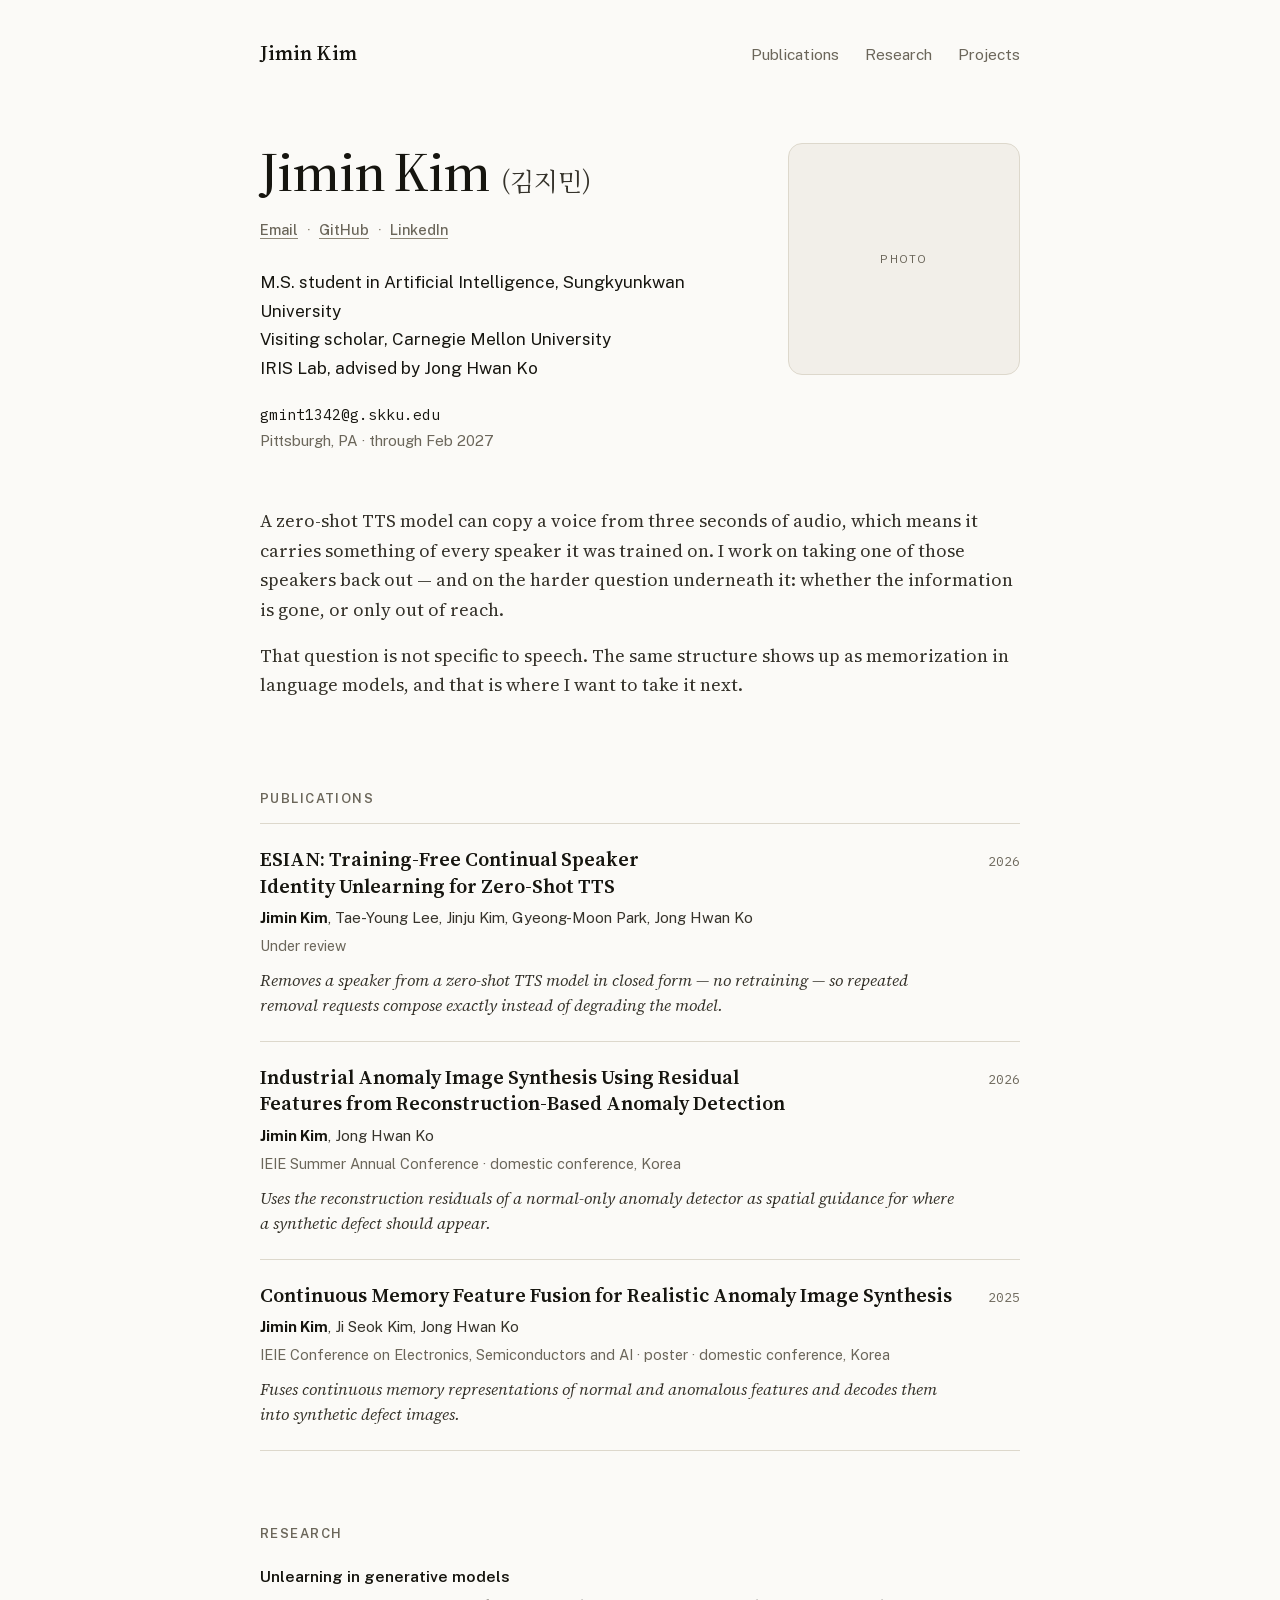
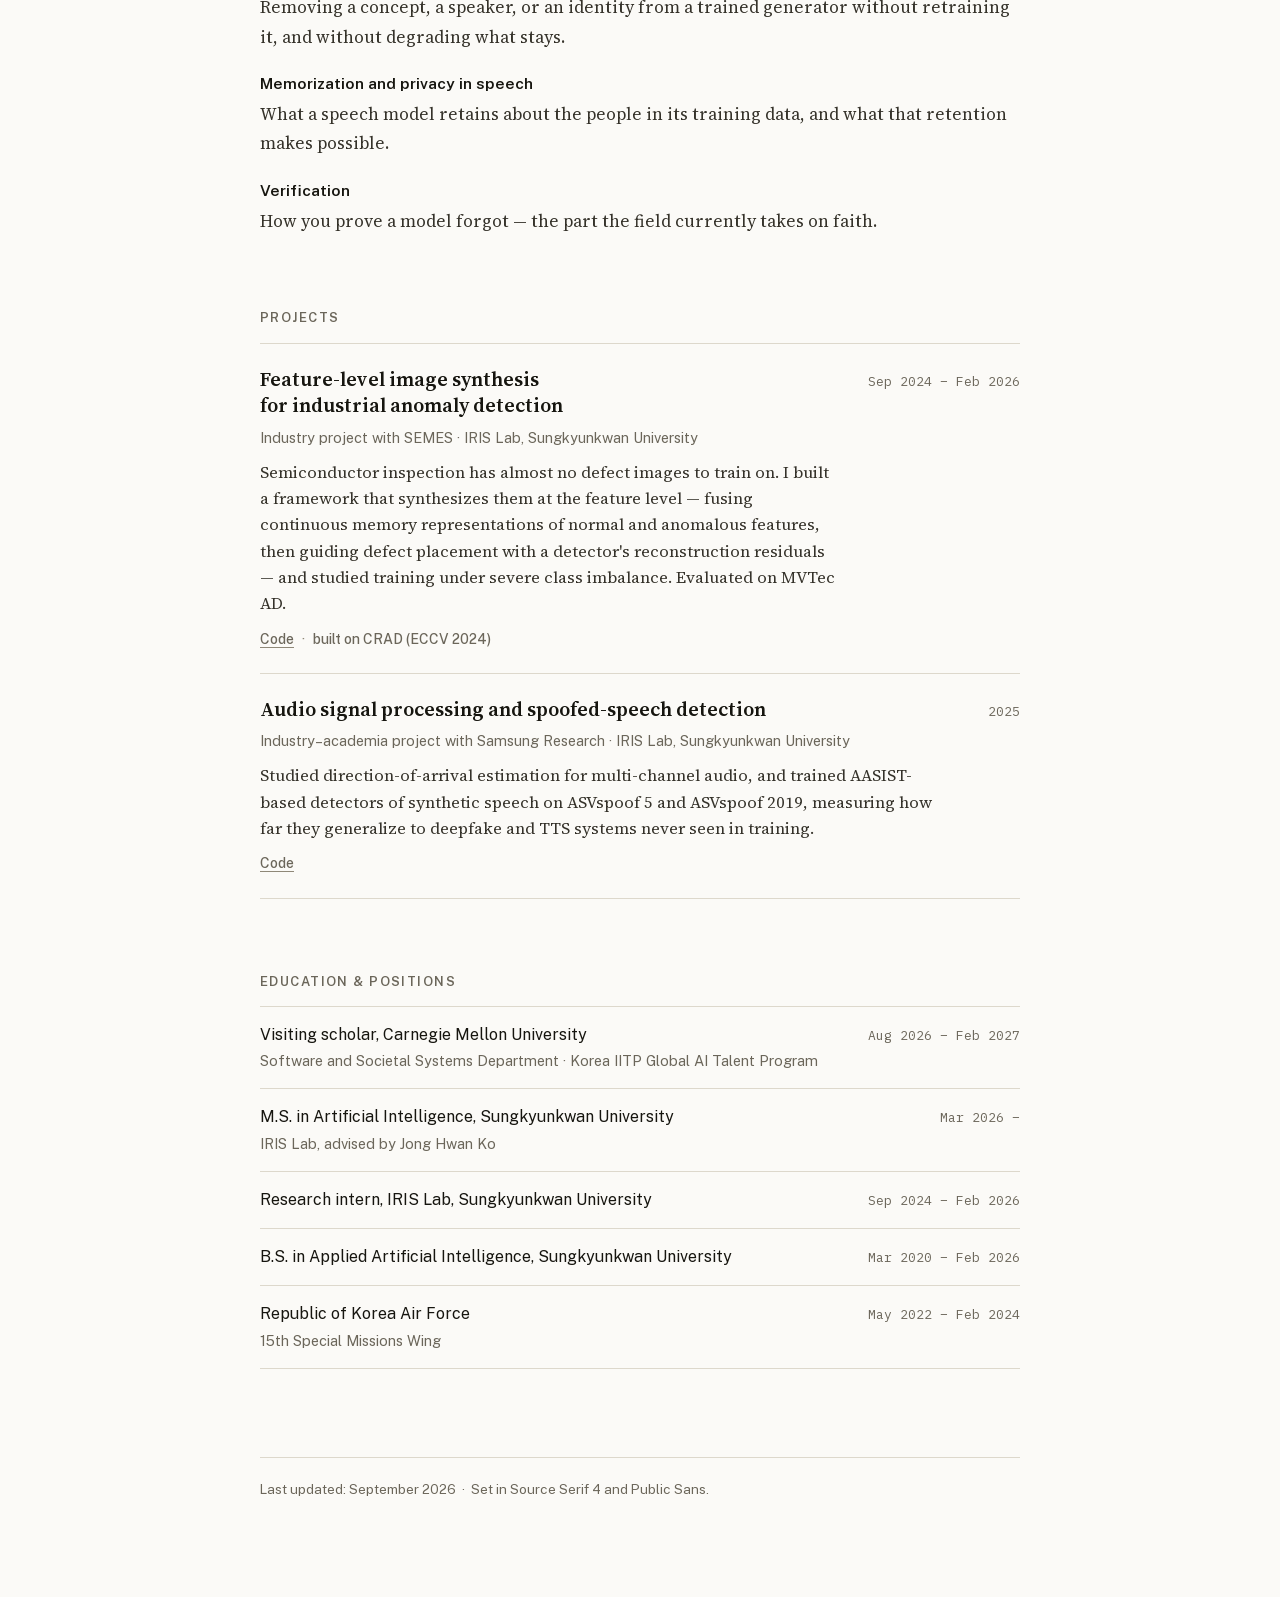
==== index.html @ 5b332cc2 "Add personal academic homepage Single-page site: hero, research statement, publications, research th" ====
<!DOCTYPE html>
<html lang="en">
<head>
<meta charset="utf-8">
<meta name="viewport" content="width=device-width, initial-scale=1">
<title>Jimin Kim (김지민) — machine unlearning in generative models</title>
<meta name="description" content="Jimin Kim (김지민) — M.S. student in Artificial Intelligence at Sungkyunkwan University (IRIS Lab) and visiting scholar at Carnegie Mellon University. Research on machine unlearning for generative speech models.">
<link rel="canonical" href="https://gmint0125.github.io/">
<meta property="og:type" content="website">
<meta property="og:title" content="Jimin Kim (김지민)">
<meta property="og:description" content="Machine unlearning in generative models · Sungkyunkwan University · Carnegie Mellon University">
<meta property="og:url" content="https://gmint0125.github.io/">
<link rel="preload" href="assets/fonts/source-serif-4-normal-673d4d.woff2" as="font" type="font/woff2" crossorigin>
<link rel="stylesheet" href="assets/fonts.css">
<link rel="stylesheet" href="assets/site.css">
<script type="application/ld+json">
{
  "@context": "https://schema.org",
  "@type": "Person",
  "name": "Jimin Kim",
  "alternateName": ["김지민", "Kim Jimin"],
  "url": "https://gmint0125.github.io/",
  "jobTitle": "M.S. student in Artificial Intelligence",
  "description": "Researcher working on machine unlearning for generative speech models.",
  "affiliation": [
    {"@type": "CollegeOrUniversity", "name": "Sungkyunkwan University"},
    {"@type": "CollegeOrUniversity", "name": "Carnegie Mellon University"}
  ],
  "sameAs": [
    "https://github.com/GMINT0125",
    "https://www.linkedin.com/in/jimin-kim-718530304/"
  ]
}
</script>
</head>
<body>
<a class="skip" href="#main">Skip to content</a>
<div class="shell">

  <nav class="nav" aria-label="Primary">
    <a class="brand" href="./">Jimin Kim</a>
    <ul>
      <li><a href="#publications">Publications</a></li>
      <li><a href="#research">Research</a></li>
      <li><a href="#projects">Projects</a></li>
    </ul>
  </nav>

  <main id="main">
  <header class="hero">
    <div>
      <h1>Jimin Kim<span class="ko" lang="ko">(김지민)</span></h1>
      <p class="hlinks">
        <a href="mailto:gmint1342@g.skku.edu">Email</a><span class="sep">·</span><a href="https://github.com/GMINT0125">GitHub</a><span class="sep">·</span><a href="https://www.linkedin.com/in/jimin-kim-718530304/">LinkedIn</a>
      </p>
      <p class="affil">
        <span>M.S. student in Artificial Intelligence, Sungkyunkwan University</span>
        <span>Visiting scholar, Carnegie Mellon University</span>
        <span>IRIS Lab, advised by Jong Hwan Ko</span>
      </p>
      <p class="email mono"><a href="mailto:gmint1342@g.skku.edu">gmint1342@g.skku.edu</a></p>
      <p class="loc" data-until="2027-02-28">Pittsburgh, PA · through Feb 2027</p>
    </div>
    <!-- PHOTO: replace this div with
         <img class="photo" src="assets/portrait.jpg" width="232" height="232" alt="Portrait of Jimin Kim"> -->
    <div class="photo" role="img" aria-label="Portrait placeholder">Photo</div>
  </header>

  <div class="bio">
    <p>A zero-shot TTS model can copy a voice from three seconds of audio, which means it carries something of every speaker it was trained on. I work on taking one of those speakers back out — and on the harder question underneath it: whether the information is gone, or only out of reach.</p>
    <p>That question is not specific to speech. The same structure shows up as memorization in language models, and that is where I want to take it next.</p>
  </div>

  <section id="publications">
    <h2 class="label">Publications</h2>
    <div class="rows">
      <!-- PAPER TEMPLATE — copy a whole <article>, newest first.
           data-status: under-review | preprint | accepted | published
           While under-review: the status line says only "Under review". Never name the venue. -->
      <article class="row" data-status="under-review">
        <div>
          <h3 class="rtitle">ESIAN: Training-Free Continual Speaker Identity Unlearning for Zero-Shot TTS</h3>
          <p class="authors"><span class="me">Jimin Kim</span>, Tae-Young Lee, Jinju Kim, Gyeong-Moon Park, Jong Hwan Ko</p>
          <p class="status">Under review</p>
          <p class="gloss">Removes a speaker from a zero-shot TTS model in closed form — no retraining — so repeated removal requests compose exactly instead of degrading the model.</p>
        </div>
        <div class="meta mono">2026</div>
      </article>

      <article class="row" data-status="published">
        <div>
          <h3 class="rtitle">Industrial Anomaly Image Synthesis Using Residual Features from Reconstruction-Based Anomaly Detection</h3>
          <p class="authors"><span class="me">Jimin Kim</span>, Jong Hwan Ko</p>
          <p class="status">IEIE Summer Annual Conference · domestic conference, Korea</p>
          <p class="gloss">Uses the reconstruction residuals of a normal-only anomaly detector as spatial guidance for where a synthetic defect should appear.</p>
        </div>
        <div class="meta mono">2026</div>
      </article>

      <article class="row" data-status="published">
        <div>
          <h3 class="rtitle">Continuous Memory Feature Fusion for Realistic Anomaly Image Synthesis</h3>
          <p class="authors"><span class="me">Jimin Kim</span>, Ji Seok Kim, Jong Hwan Ko</p>
          <p class="status">IEIE Conference on Electronics, Semiconductors and AI · poster · domestic conference, Korea</p>
          <p class="gloss">Fuses continuous memory representations of normal and anomalous features and decodes them into synthetic defect images.</p>
        </div>
        <div class="meta mono">2025</div>
      </article>
    </div>
  </section>

  <section id="research">
    <h2 class="label">Research</h2>
    <div class="threads">
      <p class="thread"><b>Unlearning in generative models</b><span>Removing a concept, a speaker, or an identity from a trained generator without retraining it, and without degrading what stays.</span></p>
      <p class="thread"><b>Memorization and privacy in speech</b><span>What a speech model retains about the people in its training data, and what that retention makes possible.</span></p>
      <p class="thread"><b>Verification</b><span>How you prove a model forgot — the part the field currently takes on faith.</span></p>
    </div>
  </section>

  <section id="projects">
    <h2 class="label">Projects</h2>
    <div class="rows">
      <article class="row">
        <div>
          <h3 class="rtitle">Feature-level image synthesis for industrial anomaly detection</h3>
          <p class="status">Industry project with SEMES · IRIS Lab, Sungkyunkwan University</p>
          <p class="desc">Semiconductor inspection has almost no defect images to train on. I built a framework that synthesizes them at the feature level — fusing continuous memory representations of normal and anomalous features, then guiding defect placement with a detector's reconstruction residuals — and studied training under severe class imbalance. Evaluated on MVTec AD.</p>
          <p class="rlinks"><a href="https://github.com/GMINT0125/CRAD">Code</a><span class="sep">·</span>built on CRAD (ECCV 2024)</p>
        </div>
        <div class="meta mono">Sep 2024 – Feb 2026</div>
      </article>

      <article class="row">
        <div>
          <h3 class="rtitle">Audio signal processing and spoofed-speech detection</h3>
          <p class="status">Industry–academia project with Samsung Research · IRIS Lab, Sungkyunkwan University</p>
          <p class="desc">Studied direction-of-arrival estimation for multi-channel audio, and trained AASIST-based detectors of synthetic speech on ASVspoof 5 and ASVspoof 2019, measuring how far they generalize to deepfake and TTS systems never seen in training.</p>
          <p class="rlinks"><a href="https://github.com/GMINT0125/SR_Audio">Code</a></p>
        </div>
        <div class="meta mono">2025</div>
      </article>
    </div>
  </section>

  <section id="positions">
    <h2 class="label">Education &amp; Positions</h2>
    <div class="rows">
      <div class="row slim"><div>Visiting scholar, Carnegie Mellon University<small>Software and Societal Systems Department · Korea IITP Global AI Talent Program</small></div><div class="meta mono">Aug 2026 – Feb 2027</div></div>
      <div class="row slim"><div>M.S. in Artificial Intelligence, Sungkyunkwan University<small>IRIS Lab, advised by Jong Hwan Ko</small></div><div class="meta mono">Mar 2026 –</div></div>
      <div class="row slim"><div>Research intern, IRIS Lab, Sungkyunkwan University</div><div class="meta mono">Sep 2024 – Feb 2026</div></div>
      <div class="row slim"><div>B.S. in Applied Artificial Intelligence, Sungkyunkwan University</div><div class="meta mono">Mar 2020 – Feb 2026</div></div>
      <div class="row slim"><div>Republic of Korea Air Force<small>15th Special Missions Wing</small></div><div class="meta mono">May 2022 – Feb 2024</div></div>
    </div>
  </section>
  </main>

  <footer>Last updated: September 2026 &nbsp;·&nbsp; Set in Source Serif 4 and Public Sans.</footer>
</div>
</body>
</html>
---- assets/fonts.css ----
/* Self-hosted subsets of Source Serif 4, Public Sans, IBM Plex Mono, Noto Serif KR (all SIL OFL 1.1). */
@font-face {
  font-family: 'IBM Plex Mono';
  font-style: normal;
  font-weight: 400;
  font-display: swap;
  src: url(fonts/ibm-plex-mono-normal-d77319.woff2) format('woff2');
  unicode-range: U+0000-00FF, U+0131, U+0152-0153, U+02BB-02BC, U+02C6, U+02DA, U+02DC, U+0304, U+0308, U+0329, U+2000-206F, U+20AC, U+2122, U+2191, U+2193, U+2212, U+2215, U+FEFF, U+FFFD;
}
@font-face {
  font-family: 'IBM Plex Mono';
  font-style: normal;
  font-weight: 500;
  font-display: swap;
  src: url(fonts/ibm-plex-mono-normal-8d0aea.woff2) format('woff2');
  unicode-range: U+0000-00FF, U+0131, U+0152-0153, U+02BB-02BC, U+02C6, U+02DA, U+02DC, U+0304, U+0308, U+0329, U+2000-206F, U+20AC, U+2122, U+2191, U+2193, U+2212, U+2215, U+FEFF, U+FFFD;
}
@font-face {
  font-family: 'Noto Serif KR';
  font-style: normal;
  font-weight: 400;
  font-display: swap;
  src: url(fonts/noto-serif-kr-normal-aa9a37.woff2) format('woff2');
  unicode-range: U+26, U+2b, U+3e, U+40, U+7e, U+ac01, U+ac19, U+ac1d, U+aca0, U+aca9, U+acb0, U+ad8c, U+ae09, U+ae38, U+ae40, U+aed8, U+b09c, U+b0a0, U+b108, U+b204, U+b298, U+b2d8, U+b2eb-b2ec, U+b2f4, U+b313, U+b358, U+b450, U+b4e0, U+b54c, U+b610, U+b780, U+b78c, U+b791, U+b8e8, U+b958, U+b974, U+b984, U+b9b0, U+b9bc-b9bd, U+b9ce, U+ba70, U+bbfc, U+bc0f, U+bc15, U+bc1b, U+bc31, U+bc95, U+bcc0, U+bcc4, U+bd81, U+bd88, U+c0c8, U+c11d, U+c13c, U+c158, U+c18d, U+c1a1, U+c21c, U+c4f0, U+c54a, U+c560, U+c5b8, U+c5c8, U+c5f4, U+c628, U+c62c, U+c678, U+c6cc, U+c808, U+c810, U+c885, U+c88b, U+c900, U+c988, U+c99d, U+c9c8, U+cc3d-cc3e, U+cc45, U+cd08, U+ce20, U+cee4, U+d074, U+d0a4, U+d0dd, U+d2b9, U+d3b8, U+d3c9, U+d488, U+d544, U+d559, U+d56d, U+d588, U+d615, U+d648, U+d655, U+d658, U+d65c;
}
@font-face {
  font-family: 'Noto Serif KR';
  font-style: normal;
  font-weight: 400;
  font-display: swap;
  src: url(fonts/noto-serif-kr-normal-f03f57.woff2) format('woff2');
  unicode-range: U+20-22, U+27-2a, U+2c-38, U+3a-3b, U+3f, U+41-47, U+4a-4c, U+4f-5d, U+61-7b, U+7d, U+a1, U+ab, U+ae, U+b7, U+bb, U+bf, U+2013-2014, U+201c-201d, U+2122, U+ac00, U+ace0, U+ae30, U+b2e4, U+b85c, U+b9ac, U+c0ac, U+c2a4, U+c2dc, U+c774, U+c778, U+c9c0, U+d558;
}
@font-face {
  font-family: 'Public Sans';
  font-style: normal;
  font-weight: 400 700;
  font-display: swap;
  src: url(fonts/public-sans-normal-f63147.woff2) format('woff2');
  unicode-range: U+0000-00FF, U+0131, U+0152-0153, U+02BB-02BC, U+02C6, U+02DA, U+02DC, U+0304, U+0308, U+0329, U+2000-206F, U+20AC, U+2122, U+2191, U+2193, U+2212, U+2215, U+FEFF, U+FFFD;
}
@font-face {
  font-family: 'Source Serif 4';
  font-style: italic;
  font-weight: 300 600;
  font-display: swap;
  src: url(fonts/source-serif-4-italic-aeb8d9.woff2) format('woff2');
  unicode-range: U+0000-00FF, U+0131, U+0152-0153, U+02BB-02BC, U+02C6, U+02DA, U+02DC, U+0304, U+0308, U+0329, U+2000-206F, U+20AC, U+2122, U+2191, U+2193, U+2212, U+2215, U+FEFF, U+FFFD;
}
@font-face {
  font-family: 'Source Serif 4';
  font-style: normal;
  font-weight: 300 700;
  font-display: swap;
  src: url(fonts/source-serif-4-normal-673d4d.woff2) format('woff2');
  unicode-range: U+0000-00FF, U+0131, U+0152-0153, U+02BB-02BC, U+02C6, U+02DA, U+02DC, U+0304, U+0308, U+0329, U+2000-206F, U+20AC, U+2122, U+2191, U+2193, U+2212, U+2215, U+FEFF, U+FFFD;
}
---- assets/site.css ----
/* Jimin Kim — personal site. Tokens and rationale live in /DESIGN.md. */
:root{
  --canvas:#fbfaf7; --ink:#16150f; --body:#35322a; --muted:#6b665a;
  --rule:#ddd8cc; --rule-strong:#8f8878; --accent:#8a3324; --surface:#f2efe9;
  --serif:"Source Serif 4",Georgia,"Times New Roman",serif;
  --sans:"Public Sans",system-ui,-apple-system,"Segoe UI",sans-serif;
  --mono:"IBM Plex Mono",ui-monospace,SFMono-Regular,Menlo,monospace;
  --ko:"Noto Serif KR","Source Serif 4","Apple SD Gothic Neo",serif;
  --shell:760px; --pad:24px; --section:72px;
}
@media (prefers-color-scheme: dark){
  :root{
    --canvas:#14130f; --ink:#ece8dd; --body:#cbc5b6; --muted:#9b9484;
    --rule:#2e2b24; --rule-strong:#6b6455; --accent:#d4795e; --surface:#1e1c18;
  }
}
*{box-sizing:border-box}
html{-webkit-text-size-adjust:100%}
@media (prefers-reduced-motion: no-preference){html{scroll-behavior:smooth}}
body{margin:0;background:var(--canvas);color:var(--body);
  font-family:var(--serif);font-optical-sizing:auto;font-size:18px;line-height:1.65;
  -webkit-font-smoothing:antialiased}
.shell{max-width:calc(var(--shell) + 2*var(--pad));margin:0 auto;padding:0 var(--pad) 96px}
.mono{font-family:var(--mono);font-variant-numeric:tabular-nums}
.skip{position:absolute;left:-999px;top:8px;background:var(--canvas);color:var(--ink);
  padding:8px 12px;border:1px solid var(--rule-strong);border-radius:6px;font-family:var(--sans);font-size:14px}
.skip:focus{left:8px;z-index:10}

/* links: ink text, hairline underline; accent only on hover/focus */
a{color:inherit;text-decoration:none;
  background:linear-gradient(var(--rule-strong),var(--rule-strong)) 0 100%/100% 1px no-repeat;padding-bottom:1px}
a:hover{color:var(--accent);background-image:linear-gradient(var(--accent),var(--accent))}
a:focus-visible{outline:2px solid var(--accent);outline-offset:3px;border-radius:2px}

/* top nav */
.nav{display:flex;align-items:baseline;justify-content:space-between;gap:24px;padding:36px 0 0}
.nav .brand{white-space:nowrap;font-size:21px;font-weight:500;color:var(--ink);letter-spacing:-.005em;background:none;padding:0}
.nav ul{display:flex;flex-wrap:wrap;gap:26px;list-style:none;margin:0;padding:0;
  font-family:var(--sans);font-size:15.5px;color:var(--muted)}
.nav ul a{background:none;padding:0}
.nav ul a:hover{color:var(--ink)}

/* hero */
.hero{display:grid;grid-template-columns:minmax(0,1fr) 232px;gap:56px;align-items:start;padding:72px 0 8px}
h1{font-size:56px;font-weight:500;line-height:1.02;letter-spacing:-.02em;color:var(--ink);margin:0 0 18px}
h1 .ko{font-family:var(--ko);font-size:25px;font-weight:400;color:var(--body);
  margin-left:.45em;letter-spacing:0;white-space:nowrap}
.hlinks{font-family:var(--sans);font-size:14.5px;font-weight:500;color:var(--muted);margin:0 0 26px}
.hlinks .sep{margin:0 9px;color:var(--rule-strong)}
.affil{font-family:var(--sans);font-size:17px;line-height:1.7;color:var(--ink);margin:0 0 20px}
.affil span{display:block}
.email{font-size:14.5px;color:var(--ink);margin:0 0 2px}
.email a{background:none;padding:0}
.loc{font-family:var(--sans);font-size:15px;color:var(--muted);margin:0}
.photo{width:232px;height:232px;border-radius:14px;background:var(--surface);
  border:1px solid var(--rule);object-fit:cover;display:block}
div.photo{display:flex;align-items:center;justify-content:center;
  font-family:var(--sans);font-size:11px;letter-spacing:.12em;text-transform:uppercase;color:var(--muted)}

.bio{padding:44px 0 0}
.bio p{margin:0 0 16px}

/* sections: quiet label above content, single column */
section{padding-top:var(--section)}
h2.label{font-family:var(--sans);font-size:13px;font-weight:600;letter-spacing:.11em;
  text-transform:uppercase;color:var(--muted);margin:0 0 6px}

/* rows: content left, date right, hairlines */
.rows{border-top:1px solid var(--rule);margin-top:14px}
.row{display:grid;grid-template-columns:minmax(0,1fr) auto;column-gap:32px;align-items:baseline;
  padding:22px 0;border-bottom:1px solid var(--rule)}
.row .meta{font-size:13px;color:var(--muted);white-space:nowrap;text-align:right}
.rtitle{font-family:var(--serif);font-size:20px;font-weight:600;line-height:1.32;color:var(--ink);
  margin:0 0 7px;text-wrap:balance}
.authors{font-family:var(--sans);font-size:15px;color:var(--body);margin:0 0 3px}
.authors .me{font-weight:700;color:var(--ink)}
.status{font-family:var(--sans);font-size:14.5px;color:var(--muted);margin:0 0 10px}
.gloss{font-size:16.5px;font-style:italic;line-height:1.55;color:var(--body);margin:0}
.desc{font-size:16.5px;line-height:1.6;color:var(--body);margin:0}
.rlinks{font-family:var(--sans);font-size:14px;font-weight:500;color:var(--muted);margin:10px 0 0}
.rlinks .sep{margin:0 8px;color:var(--rule-strong)}
.row.slim{padding:15px 0;font-family:var(--sans);font-size:16px;color:var(--ink)}
.row.slim small{display:block;font-size:14.5px;color:var(--muted);margin-top:1px}

.threads{margin-top:20px;display:grid;gap:20px}
.thread{margin:0}
.thread b{font-family:var(--sans);font-size:15.5px;font-weight:600;color:var(--ink);display:block;margin-bottom:2px}
.thread span{font-size:17px;line-height:1.6}

footer{margin-top:88px;border-top:1px solid var(--rule);padding-top:20px;
  font-family:var(--sans);font-size:13.5px;color:var(--muted);line-height:1.7}

@media (max-width:760px){
  body{font-size:17px}
  .nav{padding-top:24px}.nav ul{gap:16px;font-size:14.5px}
  .hero{grid-template-columns:1fr;gap:28px;padding-top:44px}
  .photo{order:-1;width:120px;height:120px;border-radius:12px}
  h1{font-size:42px}
  :root{--section:56px}
  .row{grid-template-columns:1fr;row-gap:4px}
  .row .meta{text-align:left;order:-1}
}
/* phones: the h1 right below already says the name, so the nav keeps only the links */
@media (max-width:520px){
  .nav .brand{display:none}
  .nav ul{gap:18px}
}
@media print{
  .nav ul,.skip{display:none}
  body{font-size:11pt;background:#fff;color:#000}
  a{background:none}
  section{padding-top:28pt}
}
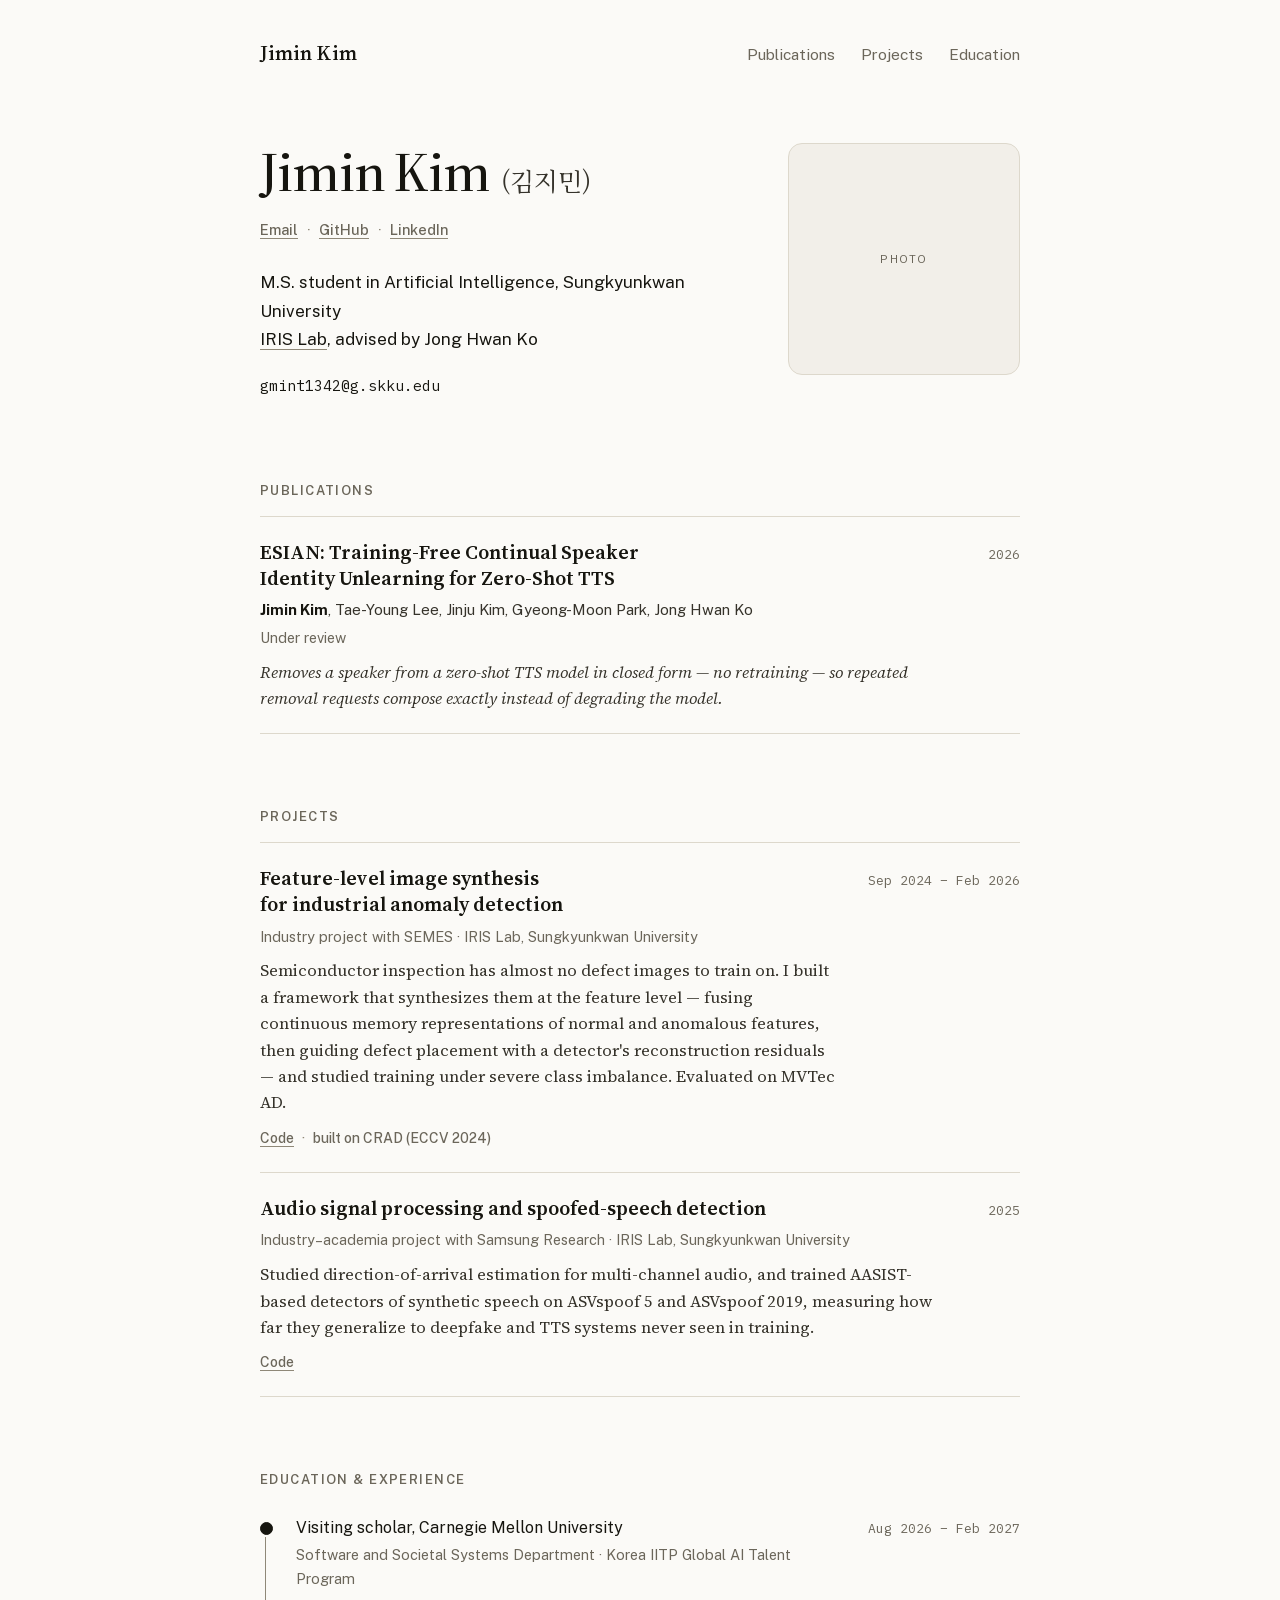
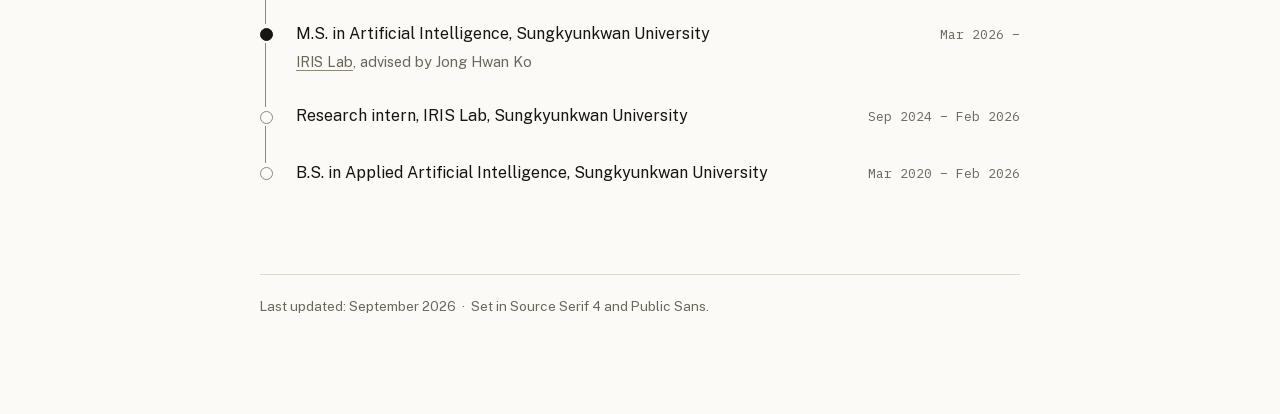
==== commit 92423ec5: "Trim the homepage and turn education into a timeline - Hero: drop the visiting-scholar and location " ====
--- a/index.html
+++ b/index.html
@@ -41,8 +41,8 @@
     <a class="brand" href="./">Jimin Kim</a>
     <ul>
       <li><a href="#publications">Publications</a></li>
-      <li><a href="#research">Research</a></li>
       <li><a href="#projects">Projects</a></li>
+      <li><a href="#education">Education</a></li>
     </ul>
   </nav>
 
@@ -55,21 +55,20 @@
       </p>
       <p class="affil">
         <span>M.S. student in Artificial Intelligence, Sungkyunkwan University</span>
-        <span>Visiting scholar, Carnegie Mellon University</span>
-        <span>IRIS Lab, advised by Jong Hwan Ko</span>
+        <span><a href="https://iris.skku.edu/">IRIS Lab</a>, advised by Jong Hwan Ko</span>
       </p>
       <p class="email mono"><a href="mailto:gmint1342@g.skku.edu">gmint1342@g.skku.edu</a></p>
-      <p class="loc" data-until="2027-02-28">Pittsburgh, PA · through Feb 2027</p>
     </div>
     <!-- PHOTO: replace this div with
          <img class="photo" src="assets/portrait.jpg" width="232" height="232" alt="Portrait of Jimin Kim"> -->
     <div class="photo" role="img" aria-label="Portrait placeholder">Photo</div>
   </header>
 
+  <!-- RESEARCH INTEREST goes here later:
   <div class="bio">
-    <p>A zero-shot TTS model can copy a voice from three seconds of audio, which means it carries something of every speaker it was trained on. I work on taking one of those speakers back out — and on the harder question underneath it: whether the information is gone, or only out of reach.</p>
-    <p>That question is not specific to speech. The same structure shows up as memorization in language models, and that is where I want to take it next.</p>
+    <p>…</p>
   </div>
+  -->
 
   <section id="publications">
     <h2 class="label">Publications</h2>
@@ -87,34 +86,6 @@
         <div class="meta mono">2026</div>
       </article>
 
-      <article class="row" data-status="published">
-        <div>
-          <h3 class="rtitle">Industrial Anomaly Image Synthesis Using Residual Features from Reconstruction-Based Anomaly Detection</h3>
-          <p class="authors"><span class="me">Jimin Kim</span>, Jong Hwan Ko</p>
-          <p class="status">IEIE Summer Annual Conference · domestic conference, Korea</p>
-          <p class="gloss">Uses the reconstruction residuals of a normal-only anomaly detector as spatial guidance for where a synthetic defect should appear.</p>
-        </div>
-        <div class="meta mono">2026</div>
-      </article>
-
-      <article class="row" data-status="published">
-        <div>
-          <h3 class="rtitle">Continuous Memory Feature Fusion for Realistic Anomaly Image Synthesis</h3>
-          <p class="authors"><span class="me">Jimin Kim</span>, Ji Seok Kim, Jong Hwan Ko</p>
-          <p class="status">IEIE Conference on Electronics, Semiconductors and AI · poster · domestic conference, Korea</p>
-          <p class="gloss">Fuses continuous memory representations of normal and anomalous features and decodes them into synthetic defect images.</p>
-        </div>
-        <div class="meta mono">2025</div>
-      </article>
-    </div>
-  </section>
-
-  <section id="research">
-    <h2 class="label">Research</h2>
-    <div class="threads">
-      <p class="thread"><b>Unlearning in generative models</b><span>Removing a concept, a speaker, or an identity from a trained generator without retraining it, and without degrading what stays.</span></p>
-      <p class="thread"><b>Memorization and privacy in speech</b><span>What a speech model retains about the people in its training data, and what that retention makes possible.</span></p>
-      <p class="thread"><b>Verification</b><span>How you prove a model forgot — the part the field currently takes on faith.</span></p>
     </div>
   </section>
 
@@ -143,15 +114,14 @@
     </div>
   </section>
 
-  <section id="positions">
-    <h2 class="label">Education &amp; Positions</h2>
-    <div class="rows">
-      <div class="row slim"><div>Visiting scholar, Carnegie Mellon University<small>Software and Societal Systems Department · Korea IITP Global AI Talent Program</small></div><div class="meta mono">Aug 2026 – Feb 2027</div></div>
-      <div class="row slim"><div>M.S. in Artificial Intelligence, Sungkyunkwan University<small>IRIS Lab, advised by Jong Hwan Ko</small></div><div class="meta mono">Mar 2026 –</div></div>
-      <div class="row slim"><div>Research intern, IRIS Lab, Sungkyunkwan University</div><div class="meta mono">Sep 2024 – Feb 2026</div></div>
-      <div class="row slim"><div>B.S. in Applied Artificial Intelligence, Sungkyunkwan University</div><div class="meta mono">Mar 2020 – Feb 2026</div></div>
-      <div class="row slim"><div>Republic of Korea Air Force<small>15th Special Missions Wing</small></div><div class="meta mono">May 2022 – Feb 2024</div></div>
-    </div>
+  <section id="education">
+    <h2 class="label">Education &amp; Experience</h2>
+    <ol class="timeline">
+      <li class="tl now"><div>Visiting scholar, Carnegie Mellon University<small>Software and Societal Systems Department · Korea IITP Global AI Talent Program</small></div><div class="meta mono">Aug 2026 – Feb 2027</div></li>
+      <li class="tl now"><div>M.S. in Artificial Intelligence, Sungkyunkwan University<small><a href="https://iris.skku.edu/">IRIS Lab</a>, advised by Jong Hwan Ko</small></div><div class="meta mono">Mar 2026 –</div></li>
+      <li class="tl"><div>Research intern, IRIS Lab, Sungkyunkwan University</div><div class="meta mono">Sep 2024 – Feb 2026</div></li>
+      <li class="tl"><div>B.S. in Applied Artificial Intelligence, Sungkyunkwan University</div><div class="meta mono">Mar 2020 – Feb 2026</div></li>
+    </ol>
   </section>
   </main>
 
--- a/assets/site.css
+++ b/assets/site.css
@@ -82,10 +82,18 @@
 .row.slim{padding:15px 0;font-family:var(--sans);font-size:16px;color:var(--ink)}
 .row.slim small{display:block;font-size:14.5px;color:var(--muted);margin-top:1px}
 
-.threads{margin-top:20px;display:grid;gap:20px}
-.thread{margin:0}
-.thread b{font-family:var(--sans);font-size:15.5px;font-weight:600;color:var(--ink);display:block;margin-bottom:2px}
-.thread span{font-size:17px;line-height:1.6}
+/* timeline: a dot per entry joined by a line; filled dot = ongoing. Text sits 36px clear of the line. */
+.timeline{list-style:none;margin:24px 0 0;padding:0}
+.tl{position:relative;display:grid;grid-template-columns:minmax(0,1fr) auto;column-gap:32px;align-items:baseline;
+  padding:0 0 30px 36px;font-family:var(--sans);font-size:16px;color:var(--ink)}
+.tl:last-child{padding-bottom:0}
+.tl small{display:block;font-size:14.5px;color:var(--muted);margin-top:2px}
+.tl .meta{font-size:13px;color:var(--muted);white-space:nowrap;text-align:right}
+.tl::before{content:"";position:absolute;left:0;top:.45em;width:11px;height:11px;border-radius:50%;
+  background:var(--canvas);border:1.5px solid var(--rule-strong)}
+.tl.now::before{background:var(--ink);border-color:var(--ink)}
+.tl::after{content:"";position:absolute;left:5px;top:calc(.45em + 15px);bottom:calc(-.45em + 4px);width:1px;background:var(--rule-strong)}
+.tl:last-child::after{display:none}
 
 footer{margin-top:88px;border-top:1px solid var(--rule);padding-top:20px;
   font-family:var(--sans);font-size:13.5px;color:var(--muted);line-height:1.7}
@@ -97,8 +105,8 @@
   .photo{order:-1;width:120px;height:120px;border-radius:12px}
   h1{font-size:42px}
   :root{--section:56px}
-  .row{grid-template-columns:1fr;row-gap:4px}
-  .row .meta{text-align:left;order:-1}
+  .row,.tl{grid-template-columns:1fr;row-gap:4px}
+  .row .meta,.tl .meta{text-align:left;order:-1}
 }
 /* phones: the h1 right below already says the name, so the nav keeps only the links */
 @media (max-width:520px){
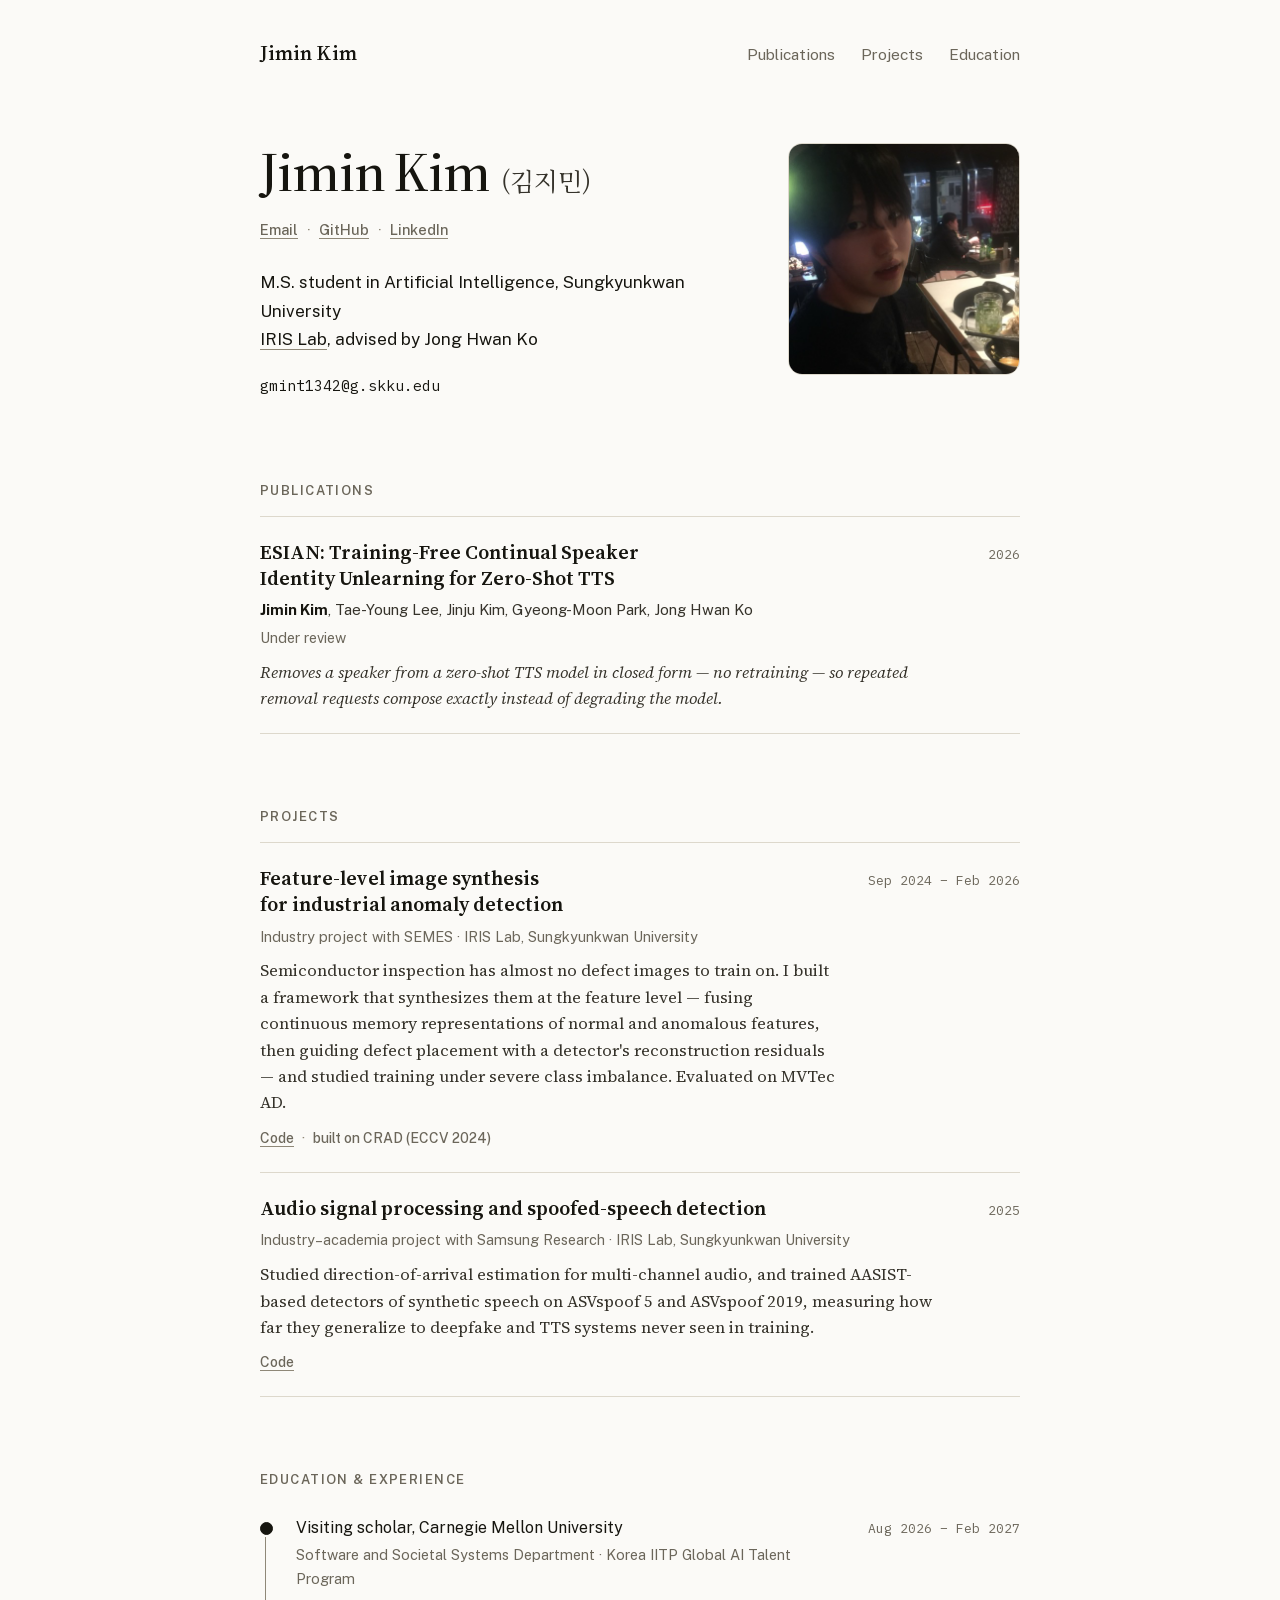
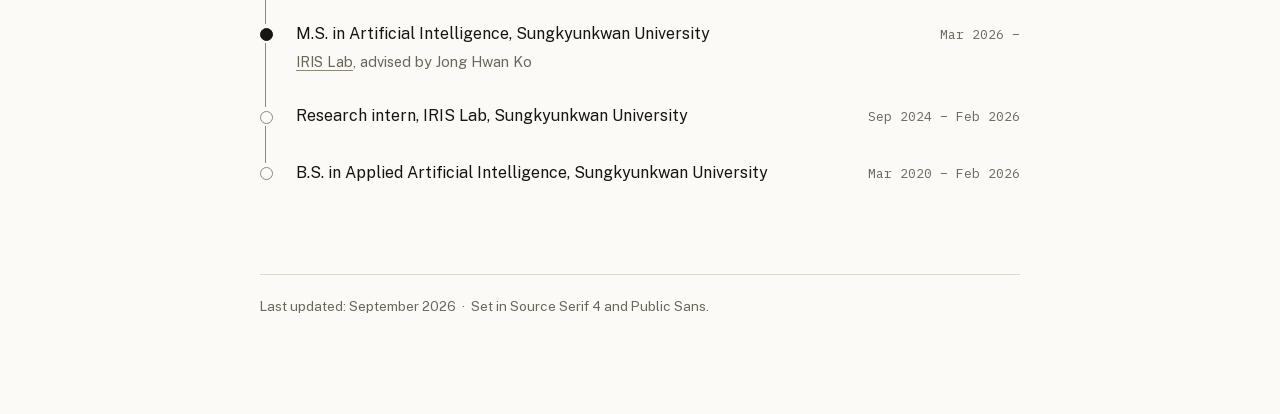
==== commit c4e9c60d: "Add portrait Full-width square crop of the original at its original brightness, 464px for 2x display" ====
--- a/index.html
+++ b/index.html
@@ -59,9 +59,7 @@
       </p>
       <p class="email mono"><a href="mailto:gmint1342@g.skku.edu">gmint1342@g.skku.edu</a></p>
     </div>
-    <!-- PHOTO: replace this div with
-         <img class="photo" src="assets/portrait.jpg" width="232" height="232" alt="Portrait of Jimin Kim"> -->
-    <div class="photo" role="img" aria-label="Portrait placeholder">Photo</div>
+    <img class="photo" src="assets/portrait.jpg" width="232" height="232" alt="Portrait of Jimin Kim">
   </header>
 
   <!-- RESEARCH INTEREST goes here later:
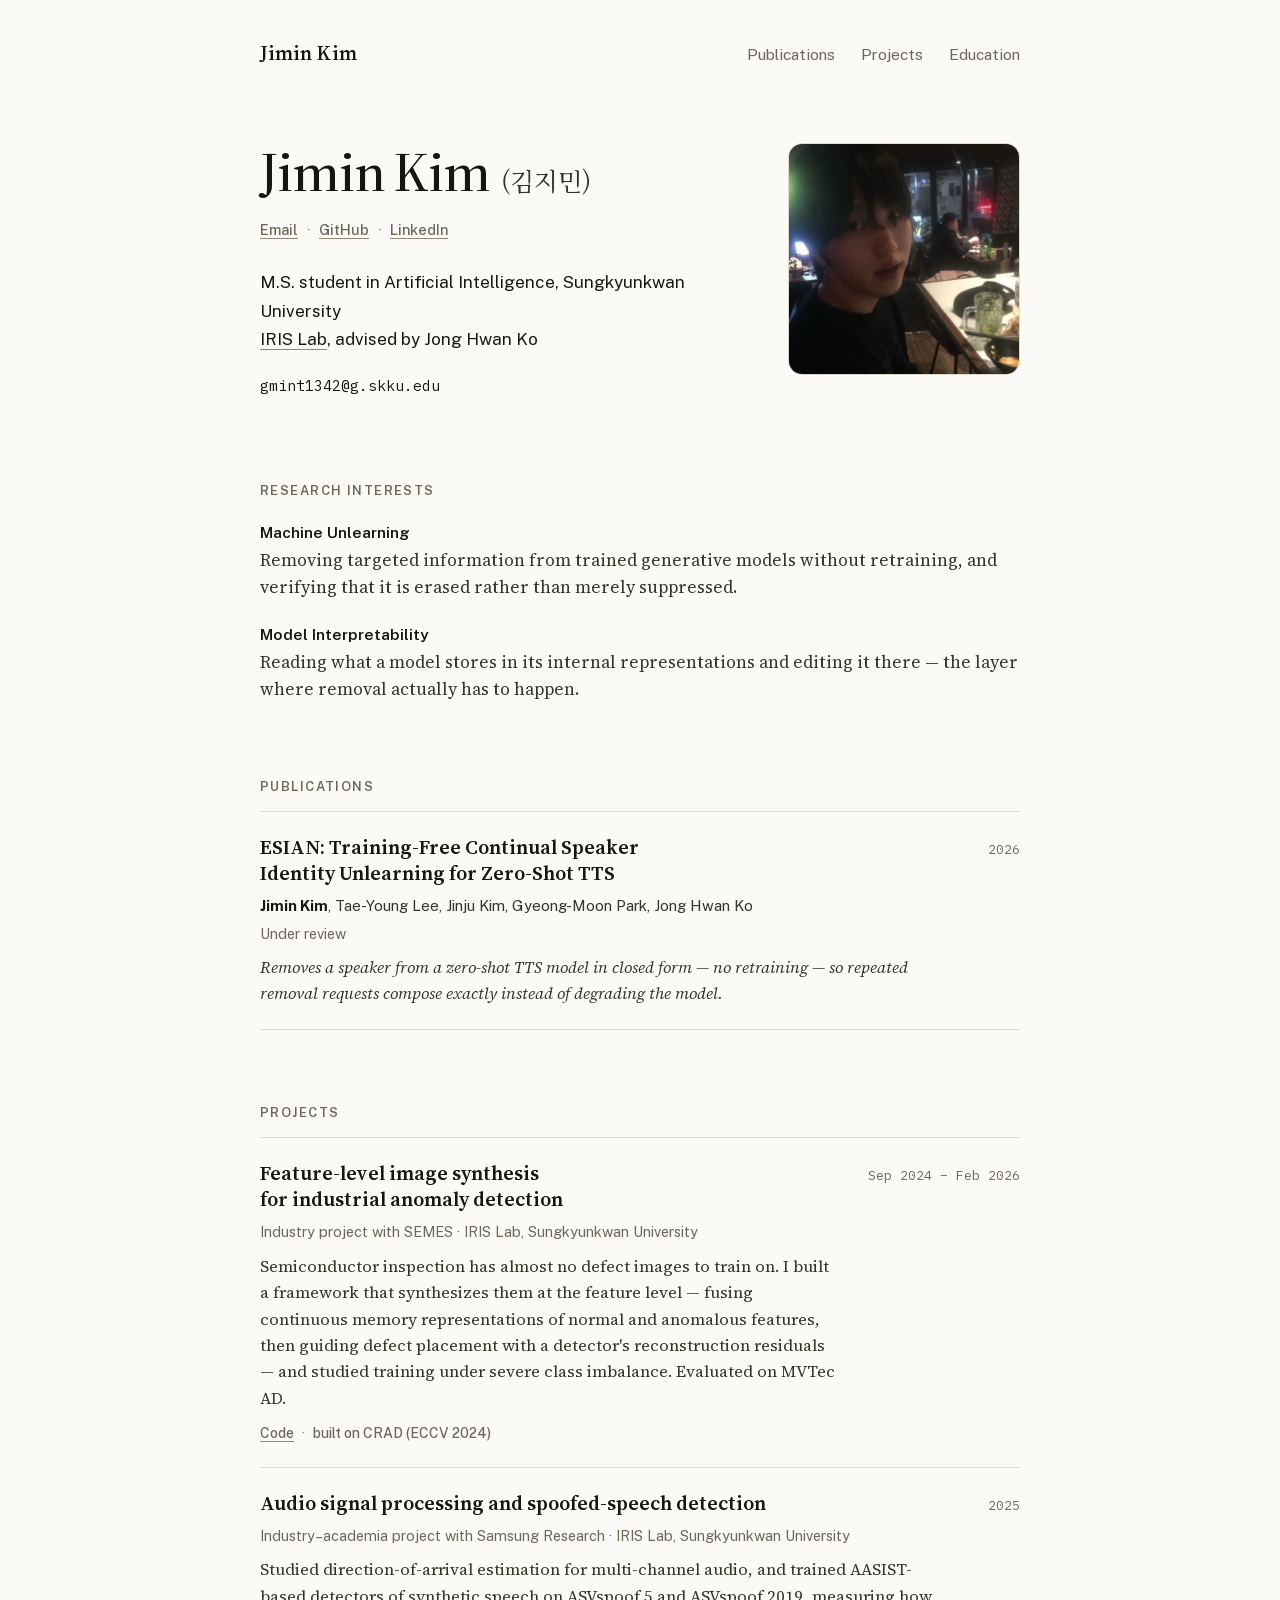
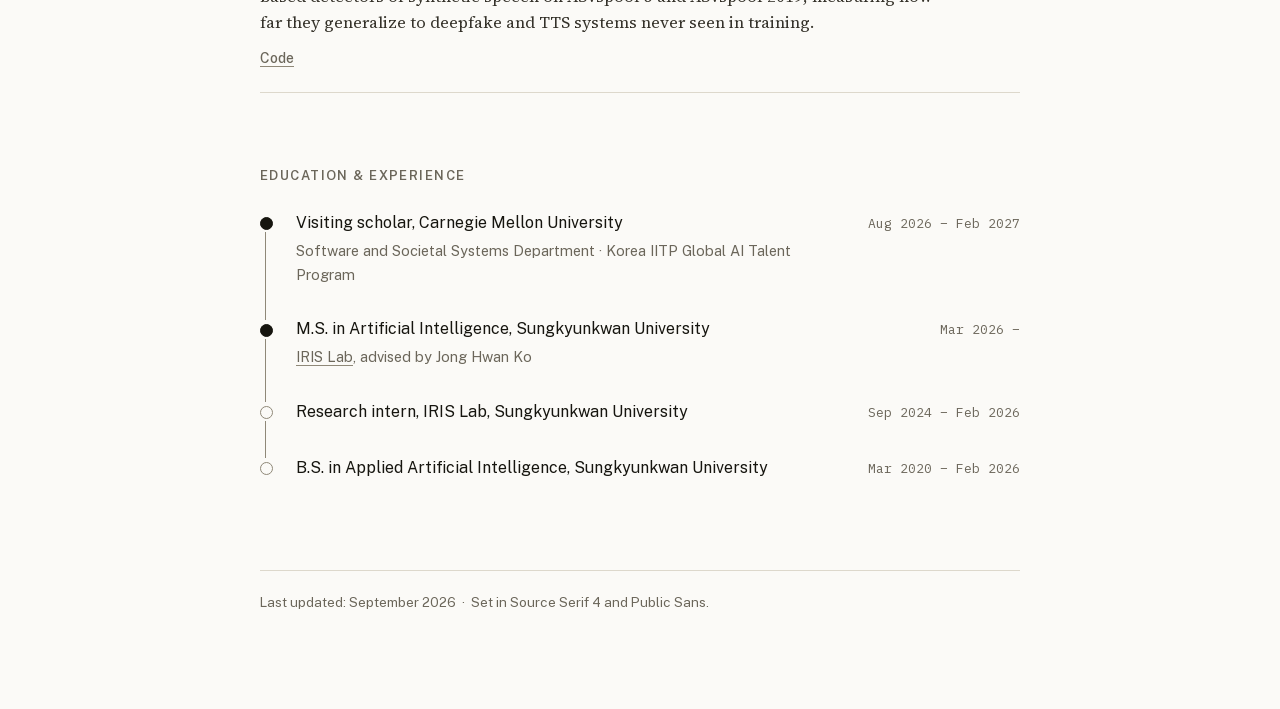
==== commit bc1ec367: "Add Research Interests Two keyword entries between the hero and Publications — Machine Unlearning an" ====
--- a/index.html
+++ b/index.html
@@ -62,11 +62,13 @@
     <img class="photo" src="assets/portrait.jpg" width="232" height="232" alt="Portrait of Jimin Kim">
   </header>
 
-  <!-- RESEARCH INTEREST goes here later:
-  <div class="bio">
-    <p>…</p>
-  </div>
-  -->
+  <section id="interests">
+    <h2 class="label">Research Interests</h2>
+    <dl class="interests">
+      <div><dt>Machine Unlearning</dt><dd>Removing targeted information from trained generative models without retraining, and verifying that it is erased rather than merely suppressed.</dd></div>
+      <div><dt>Model Interpretability</dt><dd>Reading what a model stores in its internal representations and editing it there — the layer where removal actually has to happen.</dd></div>
+    </dl>
+  </section>
 
   <section id="publications">
     <h2 class="label">Publications</h2>
--- a/assets/site.css
+++ b/assets/site.css
@@ -82,6 +82,11 @@
 .row.slim{padding:15px 0;font-family:var(--sans);font-size:16px;color:var(--ink)}
 .row.slim small{display:block;font-size:14.5px;color:var(--muted);margin-top:1px}
 
+/* research interests: keyword in sans, one line of serif under it */
+.interests{margin:18px 0 0;display:grid;gap:20px}
+.interests dt{font-family:var(--sans);font-size:15.5px;font-weight:600;color:var(--ink);margin:0 0 2px}
+.interests dd{margin:0;font-size:17px;line-height:1.6}
+
 /* timeline: a dot per entry joined by a line; filled dot = ongoing. Text sits 36px clear of the line. */
 .timeline{list-style:none;margin:24px 0 0;padding:0}
 .tl{position:relative;display:grid;grid-template-columns:minmax(0,1fr) auto;column-gap:32px;align-items:baseline;
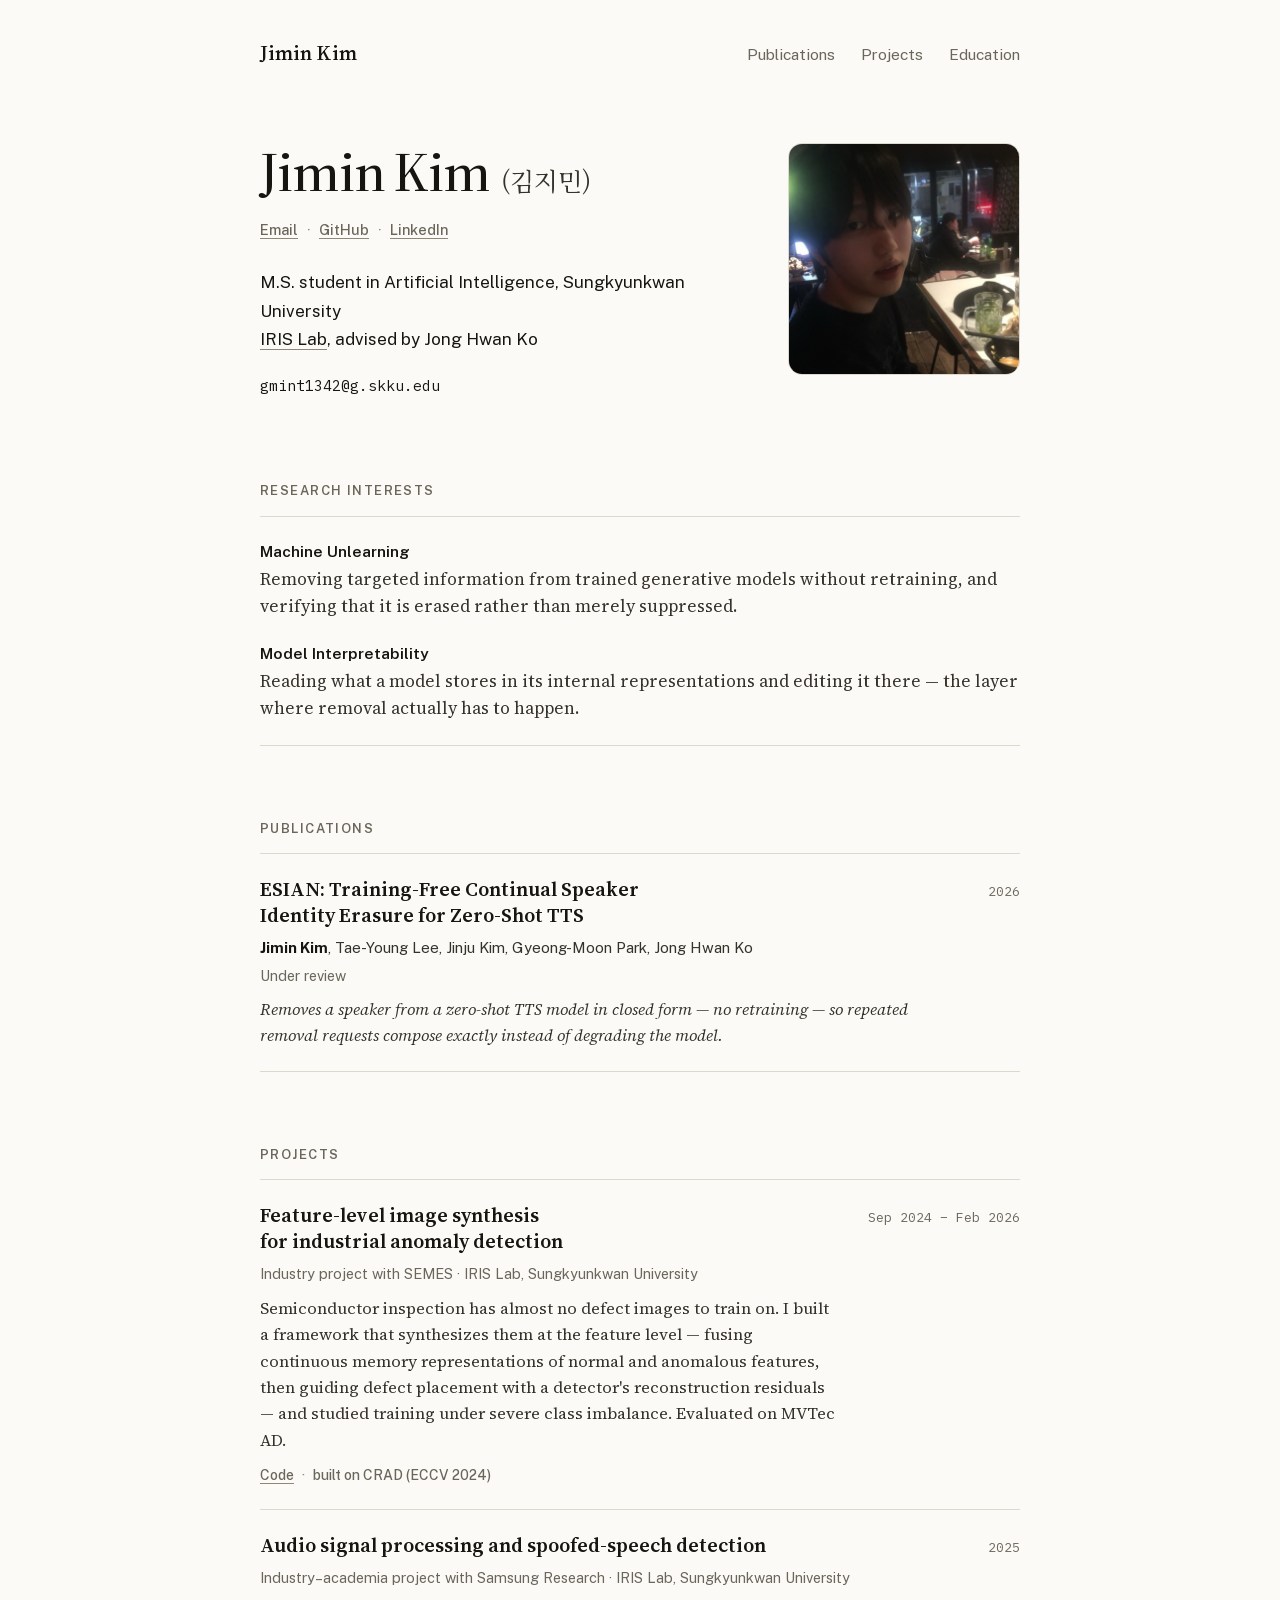
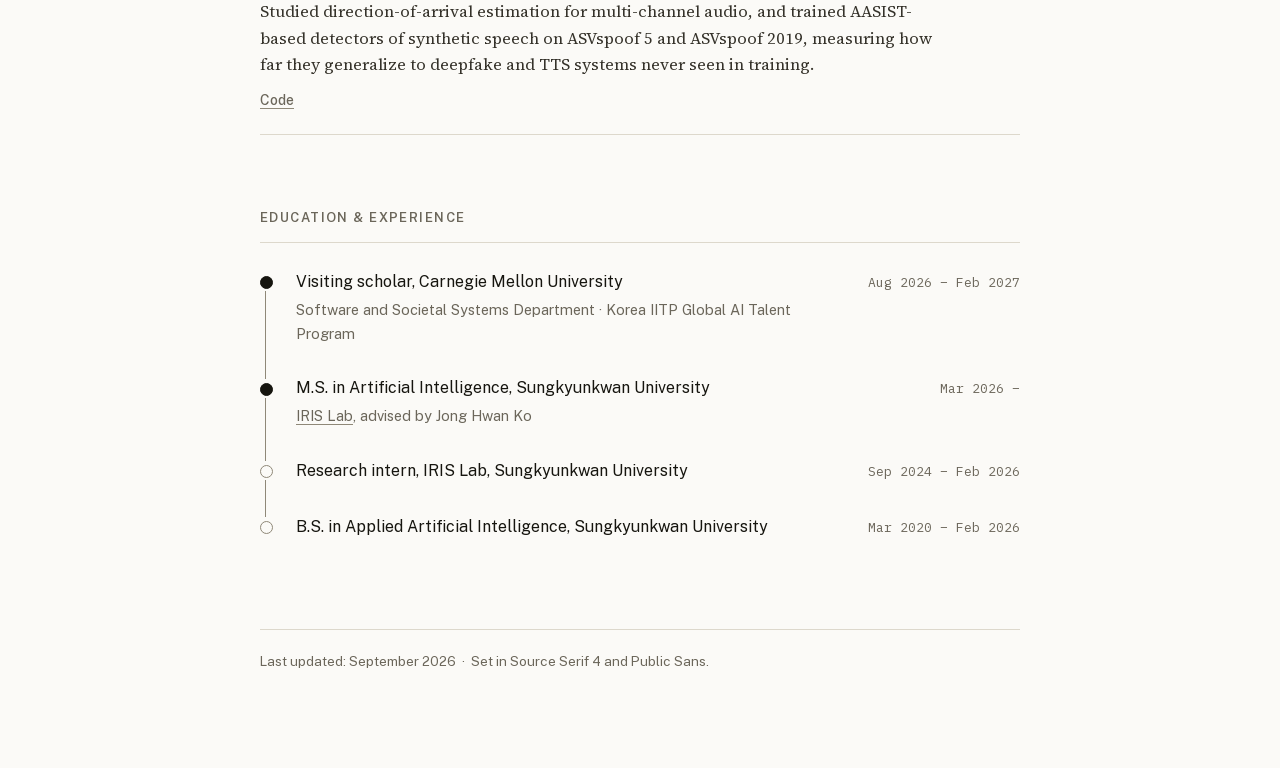
==== commit f279bf20: "Update paper title "Speaker Identity Unlearning" becomes "Speaker Identity Erasure".  Co-Authored-By" ====
--- a/index.html
+++ b/index.html
@@ -78,7 +78,7 @@
            While under-review: the status line says only "Under review". Never name the venue. -->
       <article class="row" data-status="under-review">
         <div>
-          <h3 class="rtitle">ESIAN: Training-Free Continual Speaker Identity Unlearning for Zero-Shot TTS</h3>
+          <h3 class="rtitle">ESIAN: Training-Free Continual Speaker Identity Erasure for Zero-Shot TTS</h3>
           <p class="authors"><span class="me">Jimin Kim</span>, Tae-Young Lee, Jinju Kim, Gyeong-Moon Park, Jong Hwan Ko</p>
           <p class="status">Under review</p>
           <p class="gloss">Removes a speaker from a zero-shot TTS model in closed form — no retraining — so repeated removal requests compose exactly instead of degrading the model.</p>
--- a/assets/site.css
+++ b/assets/site.css
@@ -63,10 +63,10 @@
 /* sections: quiet label above content, single column */
 section{padding-top:var(--section)}
 h2.label{font-family:var(--sans);font-size:13px;font-weight:600;letter-spacing:.11em;
-  text-transform:uppercase;color:var(--muted);margin:0 0 6px}
+  text-transform:uppercase;color:var(--muted);margin:0;padding-bottom:14px;border-bottom:1px solid var(--rule)}
 
 /* rows: content left, date right, hairlines */
-.rows{border-top:1px solid var(--rule);margin-top:14px}
+.rows{margin:0}
 .row{display:grid;grid-template-columns:minmax(0,1fr) auto;column-gap:32px;align-items:baseline;
   padding:22px 0;border-bottom:1px solid var(--rule)}
 .row .meta{font-size:13px;color:var(--muted);white-space:nowrap;text-align:right}
@@ -83,12 +83,12 @@
 .row.slim small{display:block;font-size:14.5px;color:var(--muted);margin-top:1px}
 
 /* research interests: keyword in sans, one line of serif under it */
-.interests{margin:18px 0 0;display:grid;gap:20px}
+.interests{margin:0;padding:22px 0;display:grid;gap:20px;border-bottom:1px solid var(--rule)}
 .interests dt{font-family:var(--sans);font-size:15.5px;font-weight:600;color:var(--ink);margin:0 0 2px}
 .interests dd{margin:0;font-size:17px;line-height:1.6}
 
 /* timeline: a dot per entry joined by a line; filled dot = ongoing. Text sits 36px clear of the line. */
-.timeline{list-style:none;margin:24px 0 0;padding:0}
+.timeline{list-style:none;margin:26px 0 0;padding:0}
 .tl{position:relative;display:grid;grid-template-columns:minmax(0,1fr) auto;column-gap:32px;align-items:baseline;
   padding:0 0 30px 36px;font-family:var(--sans);font-size:16px;color:var(--ink)}
 .tl:last-child{padding-bottom:0}
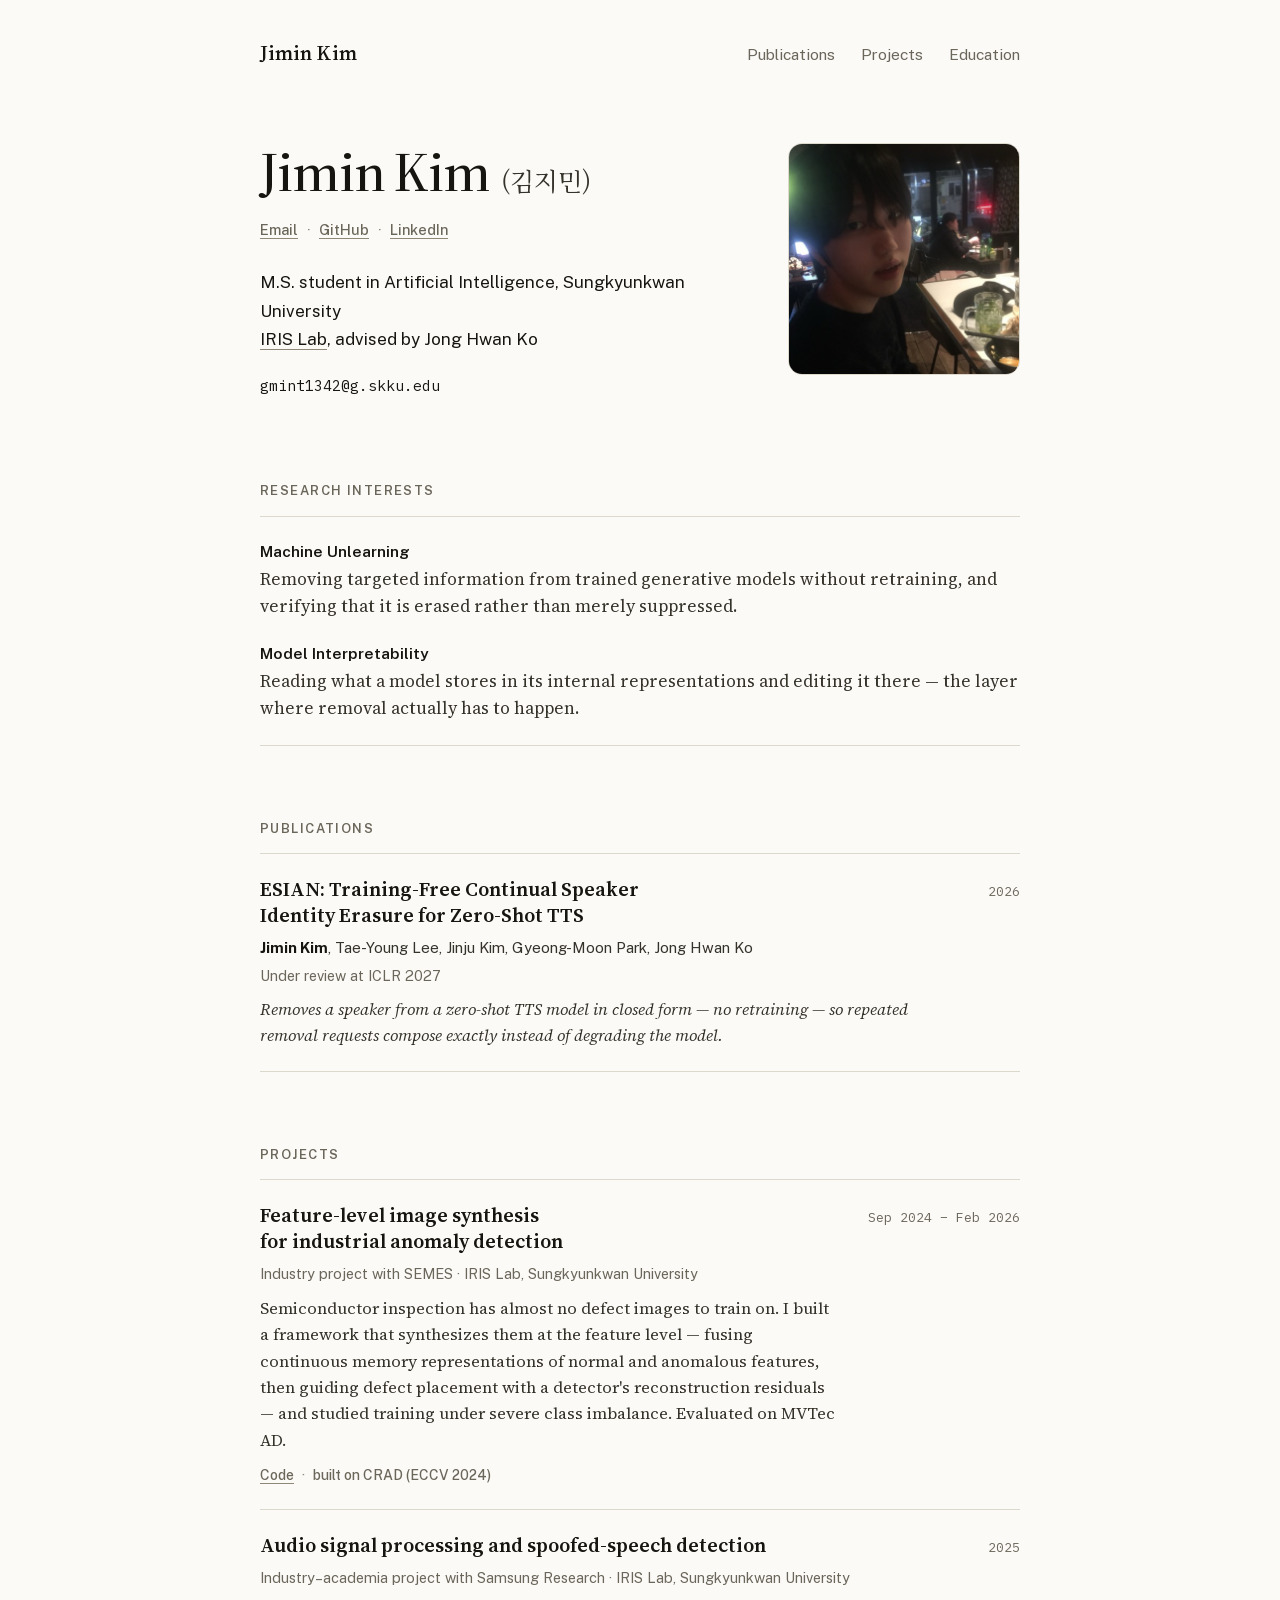
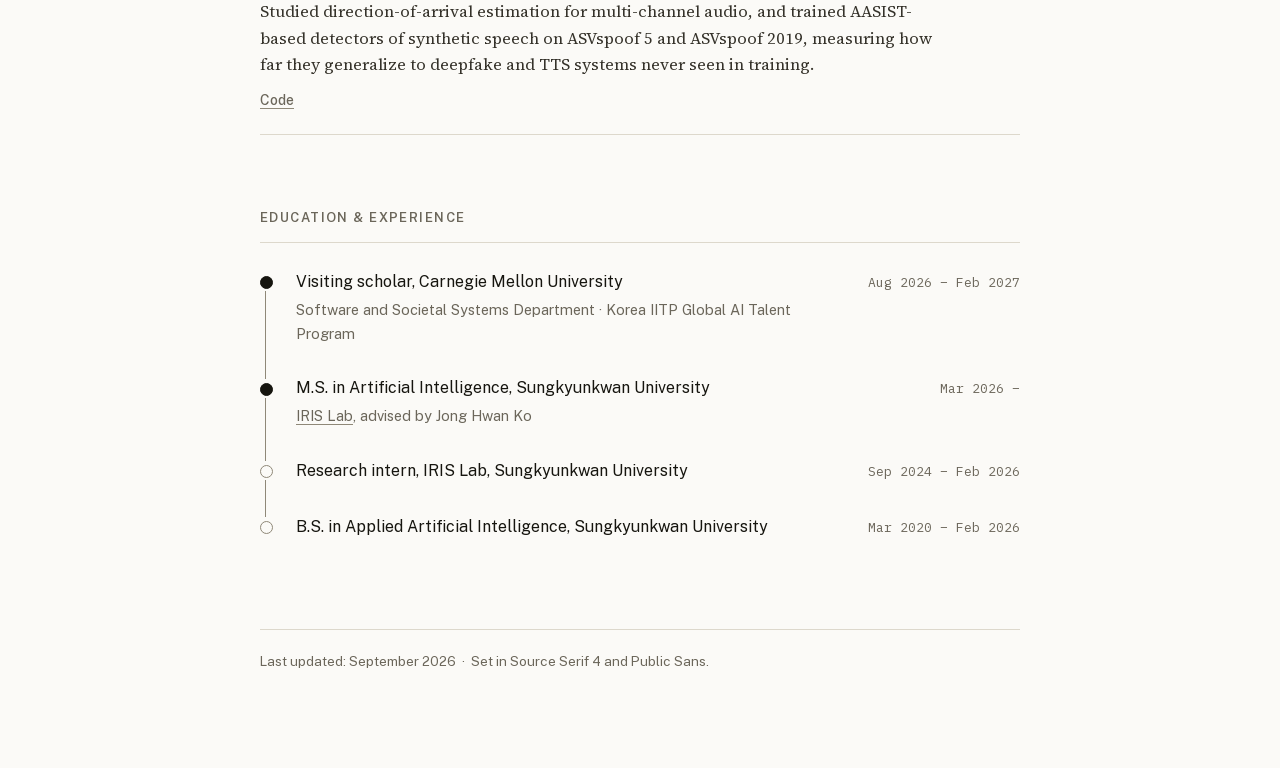
==== commit 0d0cffb3: "Show the venue for the paper under review The status line now reads "Under review at ICLR 2027". The" ====
--- a/index.html
+++ b/index.html
@@ -75,12 +75,13 @@
     <div class="rows">
       <!-- PAPER TEMPLATE — copy a whole <article>, newest first.
            data-status: under-review | preprint | accepted | published
-           While under-review: the status line says only "Under review". Never name the venue. -->
+           While under-review: name the venue only if its policy allows it (see CLAUDE.md);
+           otherwise the status line says only "Under review". -->
       <article class="row" data-status="under-review">
         <div>
           <h3 class="rtitle">ESIAN: Training-Free Continual Speaker Identity Erasure for Zero-Shot TTS</h3>
           <p class="authors"><span class="me">Jimin Kim</span>, Tae-Young Lee, Jinju Kim, Gyeong-Moon Park, Jong Hwan Ko</p>
-          <p class="status">Under review</p>
+          <p class="status">Under review at ICLR 2027</p>
           <p class="gloss">Removes a speaker from a zero-shot TTS model in closed form — no retraining — so repeated removal requests compose exactly instead of degrading the model.</p>
         </div>
         <div class="meta mono">2026</div>
